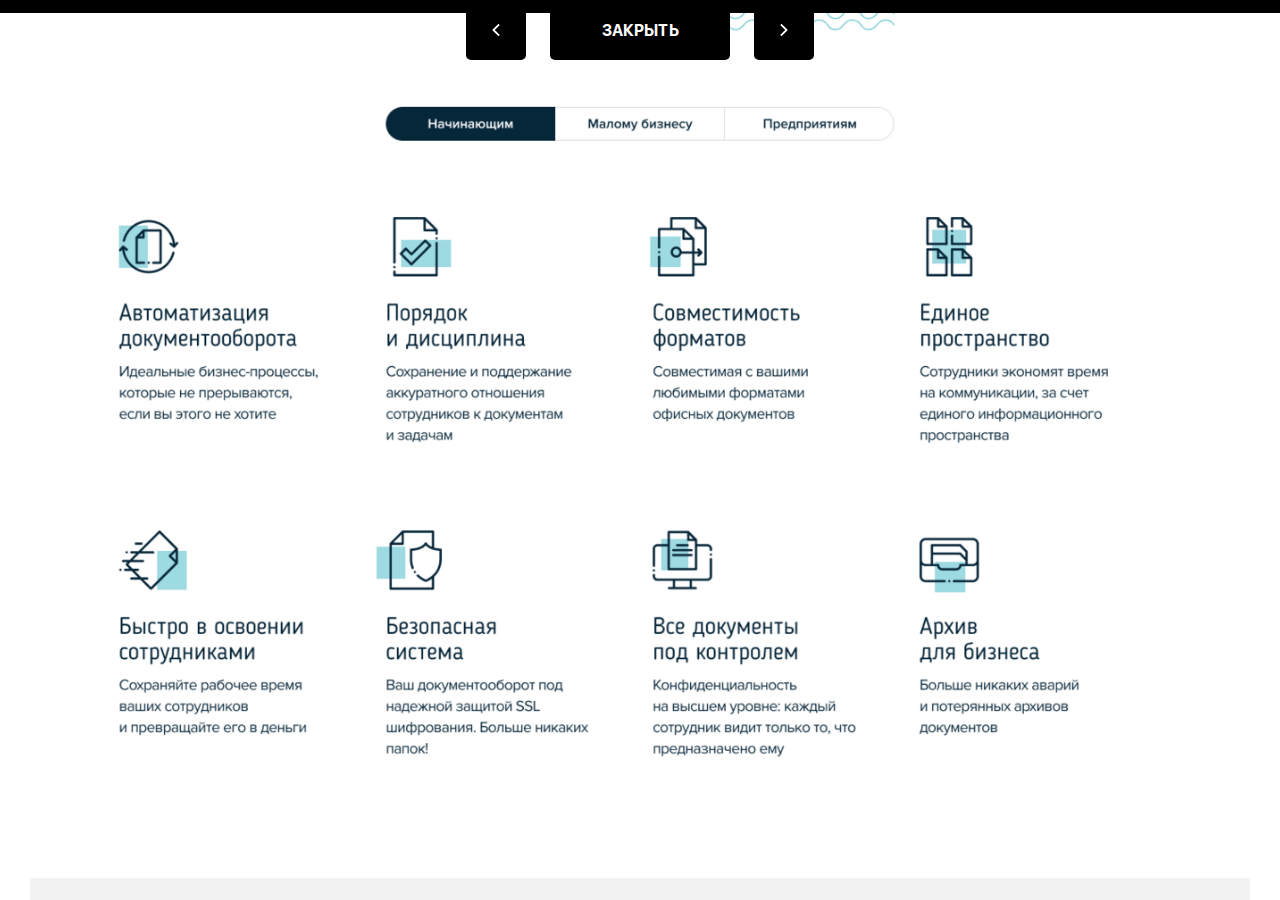
==== page.html @ 529a40a7 "Update page.html" ====
<!DOCTYPE html>
<html lang="en">
<head>
	<meta charset="UTF-8">
	<meta name="viewport" content="width=device-width, initial-scale=1">
	<title>Document</title>
	<link rel="stylesheet" href="swiper/swiper.min.css">
	<link rel="stylesheet" href="style.css">
	<meta name="viewport" content="initial-scale=1, maximum-scale=1, user-scalable=no">
</head>
<body class="page-project">
	<div class="project">
		<div class="project-nav">
			<div class="project-nav__row">
				<div class="project-nav__col">
					<a href="#" class="project-nav__arrow project-nav__prev"></a href="#">
				</div>
				<div class="project-nav__col">
					<a href="index.html" class="project-nav__close">ЗАКРЫТЬ</a>
				</div>
				<div class="project-nav__col">
					<a href="#" class="project-nav__arrow project-nav__next"></a>
				</div>
			</div>
		</div>
		<div class="project-slider swiper-container">
			<div class="project-slider__wrapper swiper-wrapper">
				<div class="project-slider__item swiper-slide">
						<div class="swiper-zoom-container">
							<img class="image1" src="img/Tablet1.png" alt="">
						</div>
				</div>
			</div>
			<!-- Add Scroll Bar -->
			<div class="project-scrollbar swiper-scrollbar"></div>
		</div>
	</div>

	<script src="https://code.jquery.com/jquery-3.4.1.min.js"></script>
	<script src="swiper/swiper.min.js"></script>
	<script>
		$(function() {

			$(".project-slider__item").each(function () {
				var		width  = $(window).width();
						item = $(this),
						img = $(this).find("img"),
						/*img_width = $(this).find("img").width();*/
						img_width = window.document.querySelector('.image1').naturalWidth;
				
				if (img_width > width) {
					var swiper = new Swiper('.project-slider', {
						init: false,
						direction: 'vertical',
						slidesPerView: 'auto',
						freeMode: true,
						watchOverflow: true,
						scrollbar: {
							el: '.project-scrollbar',
							hide: true,
						},
						mousewheel: {
							releaseOnEdges: true,
							sensitivity: 0.4,
						},
						zoom: {
							maxRatio: 1.5,
							toggle: false,
						},
					});
					swiper.on('click', function() {
						if (item.hasClass("swiper-slide-zoomed")) {
							swiper.zoom.out();
						} else {
							swiper.zoom.in();
						}
					});
					swiper.init();
				} else {
					var swiper = new Swiper('.project-slider', {
						direction: 'vertical',
						slidesPerView: 'auto',
						freeMode: true,
						watchOverflow: true,
						scrollbar: {
							el: '.project-scrollbar',
							hide: true,
						},
						mousewheel: {
							releaseOnEdges: true,
							sensitivity: 0.4,
						},
						
					});
				}
			});

		});
		
  </script>
</body>
</html>
---- style.css ----
@import 'fonts.css';

*{
	padding: 0;
	margin: 0;
	box-sizing: border-box;
}
::selection {
	color: #fff;
	background: #ea4c89;
}
body {
	min-width: 320px;
	overflow-x: hidden;
}
body.home {
	background: #3F3F3F;
}
body.page-project {
	background: #fff;
}

.swiper-zoom-container {
    padding: 10% 0
    display: flex;
  align-items: center;
    height:auto;
    
    
}
.image1 {

margin: 0 
}
nav{
	
	background-color: #000;
	color: #fff;
	width: 100%;
	font-family: SFmed, sans-serif;
}
#photo-banner {
   width: 100%;
    height: auto;
    display: flex;
    align-items: center
}
#photo-banner-img {
    display: block;
max-width: 100%;
height: auto;
    margin: 0 auto;

}
#photo-banner:hover {
    cursor: pointer
}
.@media(max-width: 1920px) {
    #photo-banner-img {
        content: url()
    }
}
.@media(max-width: 1024px) {
    #photo-banner-img {
        content: url()
    }
}
.@media(max-width: 490px) {
    #photo-banner-img {
        content: url()
    }
}
.hide{
	position: relative;
	z-index: 10;
	margin-bottom: -1px;
	height: 13px;
	overflow: hidden;
	transition: all 1s ease;
}
.hide.open{
	height: 220px;
	transition: all 1s ease;
}

.nav-container{
	display: flex;
	align-items: center;
	padding: 0;
	height: 100%;
	opacity: 0;
	transform: translateY(-30px);
	transition: all 1s ease;
}
.hide.open .nav-container{
	transform: translateY(0px);
	opacity: 1;
} 

.top_info{
	display: flex;
	flex-wrap: wrap;
	align-items: center;
	justify-content: space-between;
	max-width: 775px;
	height: 100%;
}
.nav-item {
	padding: 15px 13px;
}

.nav-item_name{
	font-size: 30px;
	text-decoration: none;
	color: #fff;
}

.nav-item_social{
	font-size: 16px;
	line-height: 16px;
	margin-top: 15px;
	color: rgba(250, 250, 250, 0.4);
}

.btn-contact{
	margin-bottom: 103px;
	background-color: #000;
	color: #fff;
	font-family: SFbold, sans-serif;
	text-align: center;
	width: 182px;
	font-size: 16px;
  padding: 8px 1px 19px 0px;
	border-bottom-right-radius: 5px;
	border-bottom-left-radius: 5px;
	cursor: pointer;
	text-transform: uppercase;
}

main{
	padding-bottom: 118px;
	background: #FFFFFF;

}
.bottom_content {margin: -130px auto 0!important;}
.top_block {
	background: #F7F7F7;
	padding: 0px 0px 130px 0px;
}
.wrapper {
	max-width: 1240px;
	width: 100%;
	padding: 0 30px;
	margin: 0 auto;
}

.text{
	margin-bottom: 107px;	
}

.text-title{
	text-transform: uppercase;
	font-family: SFbold, sans-serif;
	font-size: 48px;
	margin-bottom: 54px;
}

.text-description{
	font-family: SFreg, sans-serif;
	font-size: 18px;
	line-height: 30px;
}
.text-description strong{
	letter-spacing: 0.5px;
}

.card{
	margin: 0px;
	display: flex;
	justify-content: space-between;
	flex-wrap: wrap;
}

.card-row {
	display: flex;
	flex-wrap: wrap;
	margin: -20px;
}

.card-col {
	width: 33.333%;
	padding: 20px;
}

.card-item {
	display: block;
	height: 100%;
	padding: 13px;
	background-color: #fff;
	border: 1px solid #dedede;
}

.card-img{
	width: 100%;
	height: 100%;
	cursor: pointer;
	

}

.project {
	position: relative;
	width: 100%;
	height: 100vh;
	overflow: hidden;
	display: flex;
	align-items:center
}
.project:before {
	content: '';
	position: fixed;
	z-index: 100;
	top: 0;
	left: 0;
	width: 100%;
	height: 13px;
	background: #000;
}

.project-nav {
	position: fixed;
	z-index: 1000;
	top: 0;
	left: 0;
	width: 100%;
}
.project-nav__row {
	display: flex;
	justify-content: center;
	margin: 0 -12px;
}
.project-nav__col {
	padding: 0 12px;
}
.project-nav__arrow {
	display: flex;
	align-items: center;
	justify-content: center;
	width: 60px;
	height: 60px;
	background-repeat: no-repeat;
	background-position: center;
	background-color: #000;
	background-size: auto 12px;
	border-radius: 5px;
}
.project-nav__prev {
	background-image: url(img/left-arrow.svg);
}
.project-nav__next {
	background-image: url(img/right-arrow.svg);
}
.project-nav__close {
	display: flex;
	align-items: center;
	justify-content: center;
	font-family: SFbold, sans-serif;
	font-size: 16px;
	font-weight: 700;
	color: #fff;
	text-decoration: none;
	text-transform: uppercase;
	width: 180px;
	height: 60px;
	background: #000;
	border-radius: 5px;
}
.project-slider {
	margin-top: 80px;
	width: 100%;
	height: auto;
	margin: 50px 0;
    
}
.project-slider__wrapper {
	height: auto
}
.project-slider__item{
	display: flex;
	justify-content: center;
	align-items: center;
	padding: 0 30px;
	height: auto;
    min-height: 100%
}

.project-slider__item img {
	max-width: 100%;
	max-height: none;
	margin: auto;
	cursor: grab;
}
.project-slider__item img.zoom {
	transition-duration: 300ms;
  transform: translate3d(0px, 0px, 0px) scale(3);
}

.swiper-container-vertical>.swiper-scrollbar {
	top: 0;
	right: 0;
}
@media(max-width: 1300px){
	.wrapper {
		max-width: 848px;
	}	
	.card-col {
			width: 50%;
	}	
}
@media(max-width: 880px){
	.wrapper {
		max-width: 434px;
	}	
	.card-col {
			width: 100%;
	}
	.nav-item {
		width: 100%;
	}
	.hide.open{
		height: 385px;
	}
}
@media(max-width: 550px){
	.nav {
		margin-top: 150px;
	}
	.btn-contact {
		margin-bottom: 54px;
	}
	.text {
		margin-bottom: 50px;
	}
	.text-title {
		margin-bottom: 35px;
	}
	.swiper-container-vertical>.swiper-scrollbar {
		width: 2px;
	}
	.project-slider  {
		height: auto
	}
	
}
@media(max-width: 350px){
	.project-slider {
		margin-top: 60px;
		height: auto
		
	}
	.project-nav__row {
		margin: 0 -5px;
	}
	.project-nav__col {
		padding: 0 5px;
	}
	.project-nav__arrow {
		width: 45px;
		height: 45px;
	}
	.project-nav__close {
		font-size: 12px;
		width: 150px;
		height: 45px;
	}
}
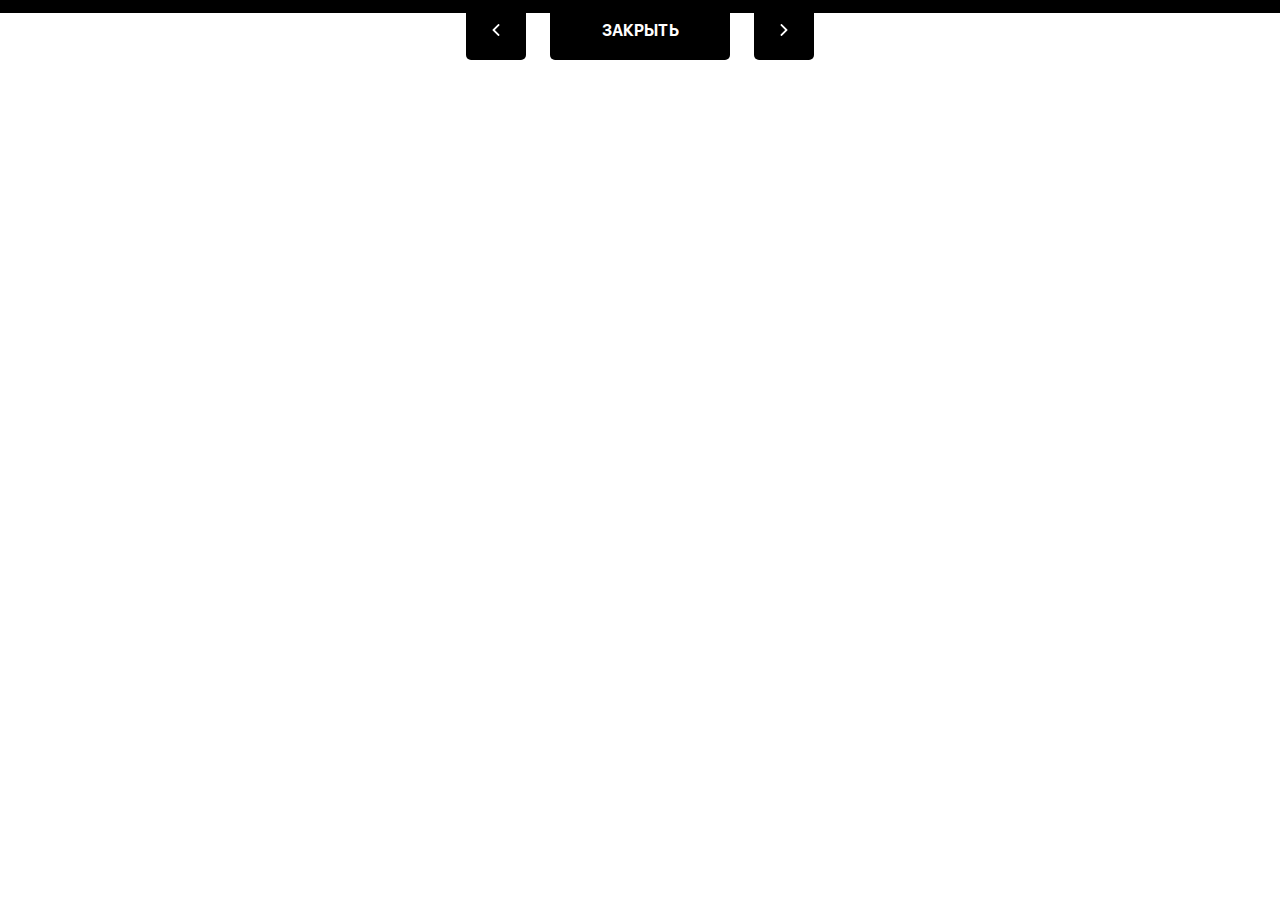
==== commit 91fad144: "Update page.html" ====
--- a/page.html
+++ b/page.html
@@ -27,7 +27,7 @@
 			<div class="project-slider__wrapper swiper-wrapper">
 				<div class="project-slider__item swiper-slide">
 						<div class="swiper-zoom-container">
-							<img class="image1" src="img/Tablet1.png" alt="">
+							<img class="image1" src="img/Integration-Header-image-1920x300-2" alt="">
 						</div>
 				</div>
 			</div>
--- a/style.css
+++ b/style.css
@@ -21,10 +21,10 @@
 }
 
 .swiper-zoom-container {
-    padding: 10% 0
+    padding: 5% 0;
     display: flex;
   align-items: center;
-    height:auto;
+   
     
     
 }
@@ -106,7 +106,7 @@
 	height: 100%;
 }
 .nav-item {
-	padding: 15px 13px;
+	padding: 15px 13px 15px 0px;
 }
 
 .nav-item_name{
@@ -211,10 +211,8 @@
 .project {
 	position: relative;
 	width: 100%;
-	height: 100vh;
 	overflow: hidden;
-	display: flex;
-	align-items:center
+	height:100vh
 }
 .project:before {
 	content: '';
@@ -278,12 +276,11 @@
 .project-slider {
 	margin-top: 80px;
 	width: 100%;
-	height: auto;
-	margin: 50px 0;
+	height: calc(100% - 80px);
     
 }
 .project-slider__wrapper {
-	height: auto
+	
 }
 .project-slider__item{
 	display: flex;
@@ -348,14 +345,14 @@
 		width: 2px;
 	}
 	.project-slider  {
-		height: auto
+		height: calc(87.5% - 60px)
 	}
 	
 }
 @media(max-width: 350px){
 	.project-slider {
 		margin-top: 60px;
-		height: auto
+		height: calc(87.5% - 60px)
 		
 	}
 	.project-nav__row {
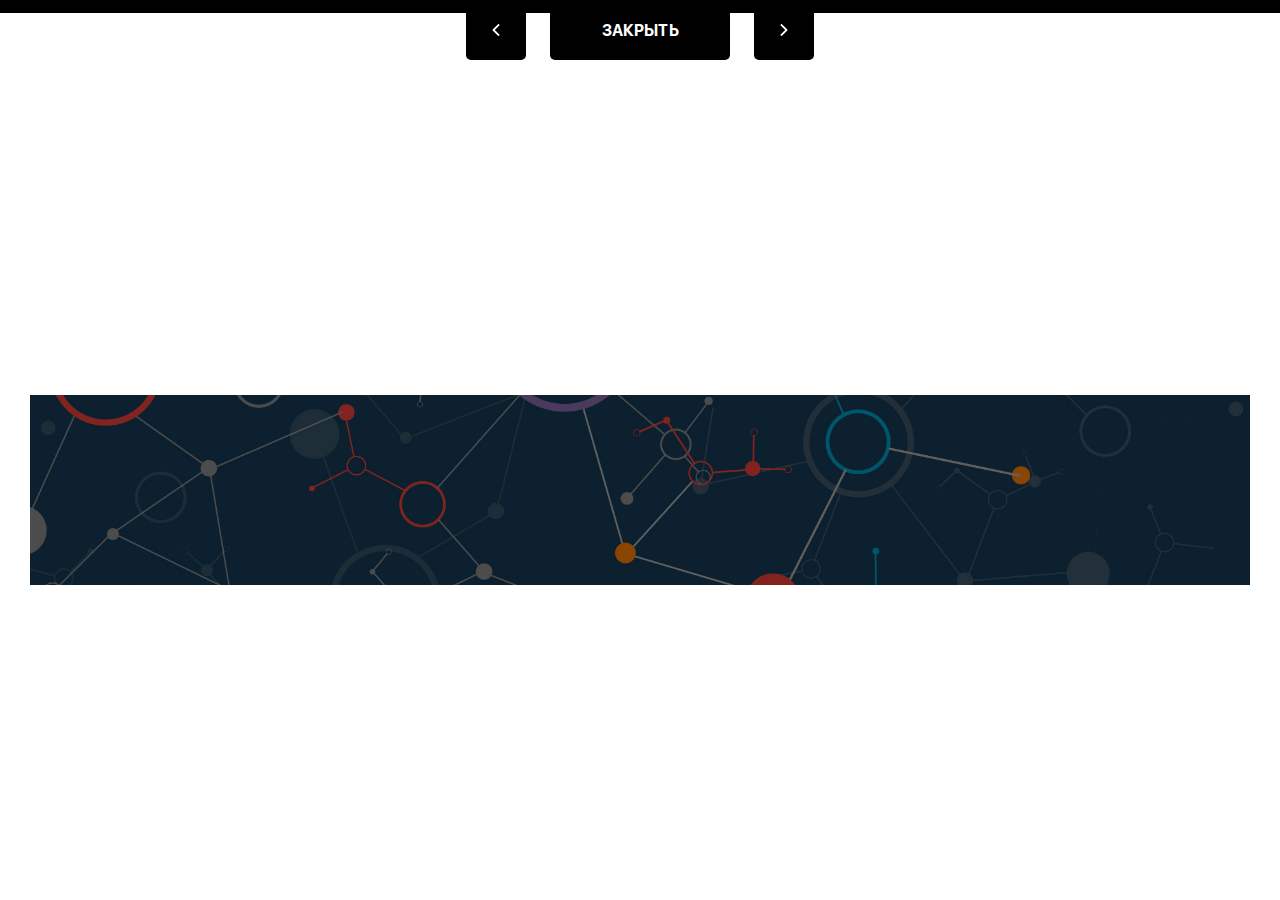
==== commit f33935fe: "Update page.html" ====
--- a/page.html
+++ b/page.html
@@ -27,7 +27,7 @@
 			<div class="project-slider__wrapper swiper-wrapper">
 				<div class="project-slider__item swiper-slide">
 						<div class="swiper-zoom-container">
-							<img class="image1" src="img/Integration-Header-image-1920x300-2" alt="">
+							<img class="image1" src="img/Integration-Header-image-1920x300-2.jpg" alt="">
 						</div>
 				</div>
 			</div>
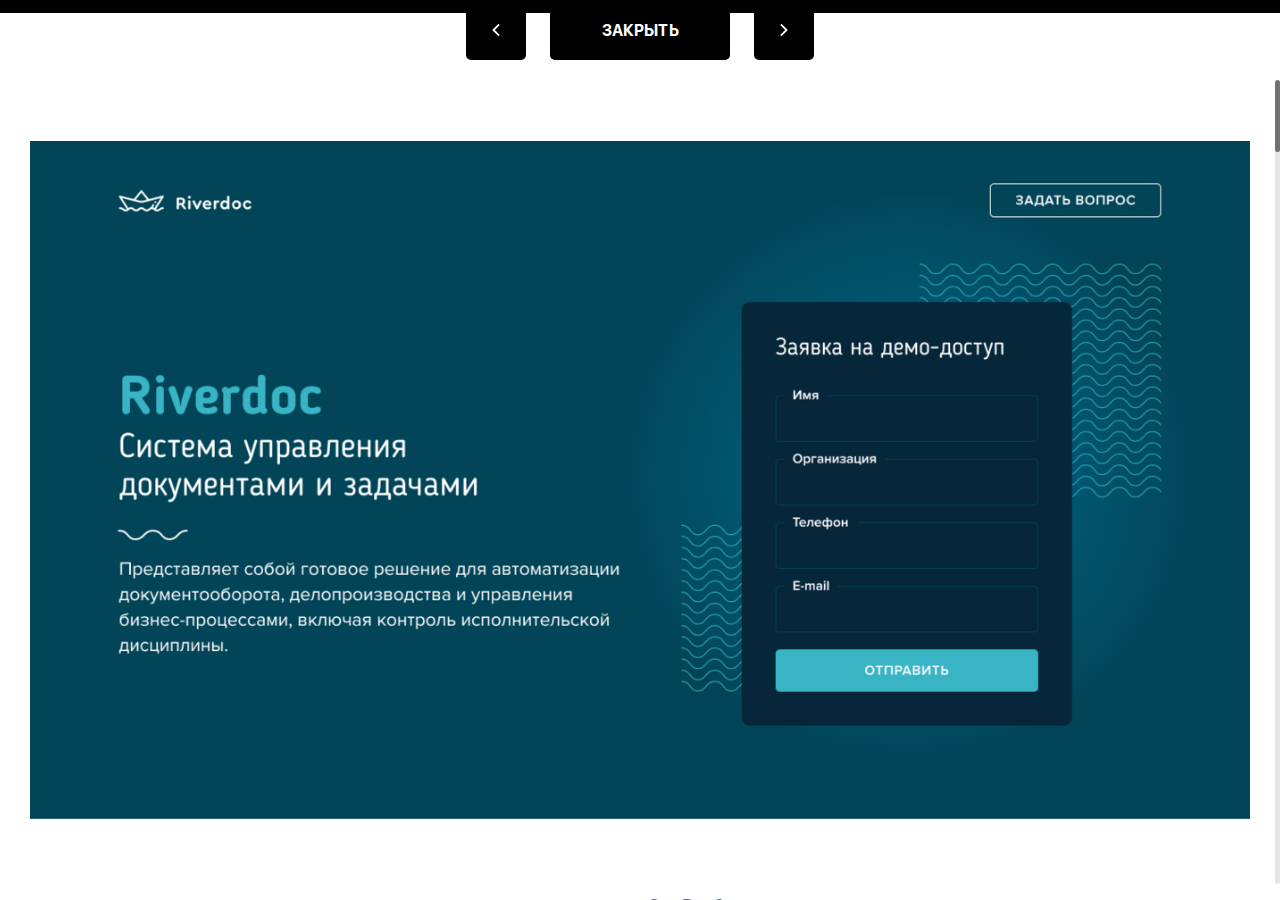
==== commit 8730a4d9: "Update page.html" ====
--- a/page.html
+++ b/page.html
@@ -27,7 +27,7 @@
 			<div class="project-slider__wrapper swiper-wrapper">
 				<div class="project-slider__item swiper-slide">
 						<div class="swiper-zoom-container">
-							<img class="image1" src="img/Integration-Header-image-1920x300-2.jpg" alt="">
+							<img class="image1" src="img/Tablet1.png" alt="">
 						</div>
 				</div>
 			</div>
--- a/style.css
+++ b/style.css
@@ -24,8 +24,6 @@
     padding: 5% 0;
     display: flex;
   align-items: center;
-   
-    
     
 }
 .image1 {
@@ -280,7 +278,6 @@
     
 }
 .project-slider__wrapper {
-	
 }
 .project-slider__item{
 	display: flex;
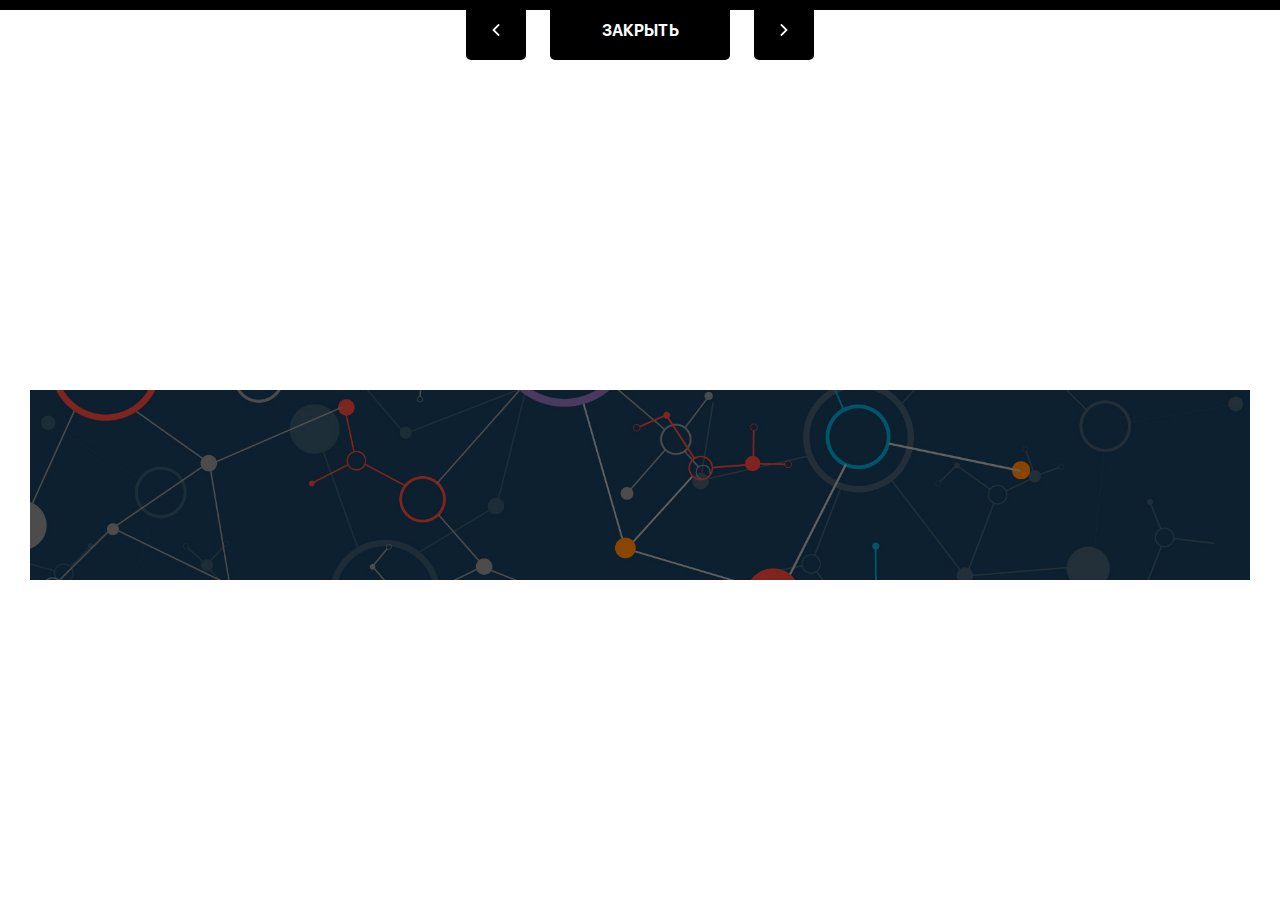
==== commit 148054d9: "Update page.html" ====
--- a/page.html
+++ b/page.html
@@ -27,7 +27,7 @@
 			<div class="project-slider__wrapper swiper-wrapper">
 				<div class="project-slider__item swiper-slide">
 						<div class="swiper-zoom-container">
-							<img class="image1" src="img/Tablet1.png" alt="">
+							<img class="image1" src="img/Integration-Header-image-1920x300-2.jpg" alt="">
 						</div>
 				</div>
 			</div>
--- a/style.css
+++ b/style.css
@@ -21,10 +21,9 @@
 }
 
 .swiper-zoom-container {
-    padding: 5% 0;
     display: flex;
   align-items: center;
-    
+    padding: 5% 0
 }
 .image1 {
 
@@ -210,7 +209,9 @@
 	position: relative;
 	width: 100%;
 	overflow: hidden;
-	height:100vh
+	height:calc(100vh - 10px);
+	display:flex;
+	padding: 80px 0 0 0;
 }
 .project:before {
 	content: '';
@@ -229,6 +230,9 @@
 	top: 0;
 	left: 0;
 	width: 100%;
+	background-color: white;
+    margin-top: 10px;
+    
 }
 .project-nav__row {
 	display: flex;
@@ -237,6 +241,8 @@
 }
 .project-nav__col {
 	padding: 0 12px;
+	position: relative;
+    bottom: 10px;
 }
 .project-nav__arrow {
 	display: flex;
@@ -272,9 +278,10 @@
 	border-radius: 5px;
 }
 .project-slider {
-	margin-top: 80px;
-	width: 100%;
-	height: calc(100% - 80px);
+	width: 100%;
+	margin:auto;
+	min-height:1px;
+	max-height:100%;
     
 }
 .project-slider__wrapper {
@@ -341,15 +348,17 @@
 	.swiper-container-vertical>.swiper-scrollbar {
 		width: 2px;
 	}
-	.project-slider  {
-		height: calc(87.5% - 60px)
-	}
+	.project {
+	padding: 105px 0 80px 0;
+		
+	}
+	
 	
 }
 @media(max-width: 350px){
 	.project-slider {
 		margin-top: 60px;
-		height: calc(87.5% - 60px)
+		
 		
 	}
 	.project-nav__row {
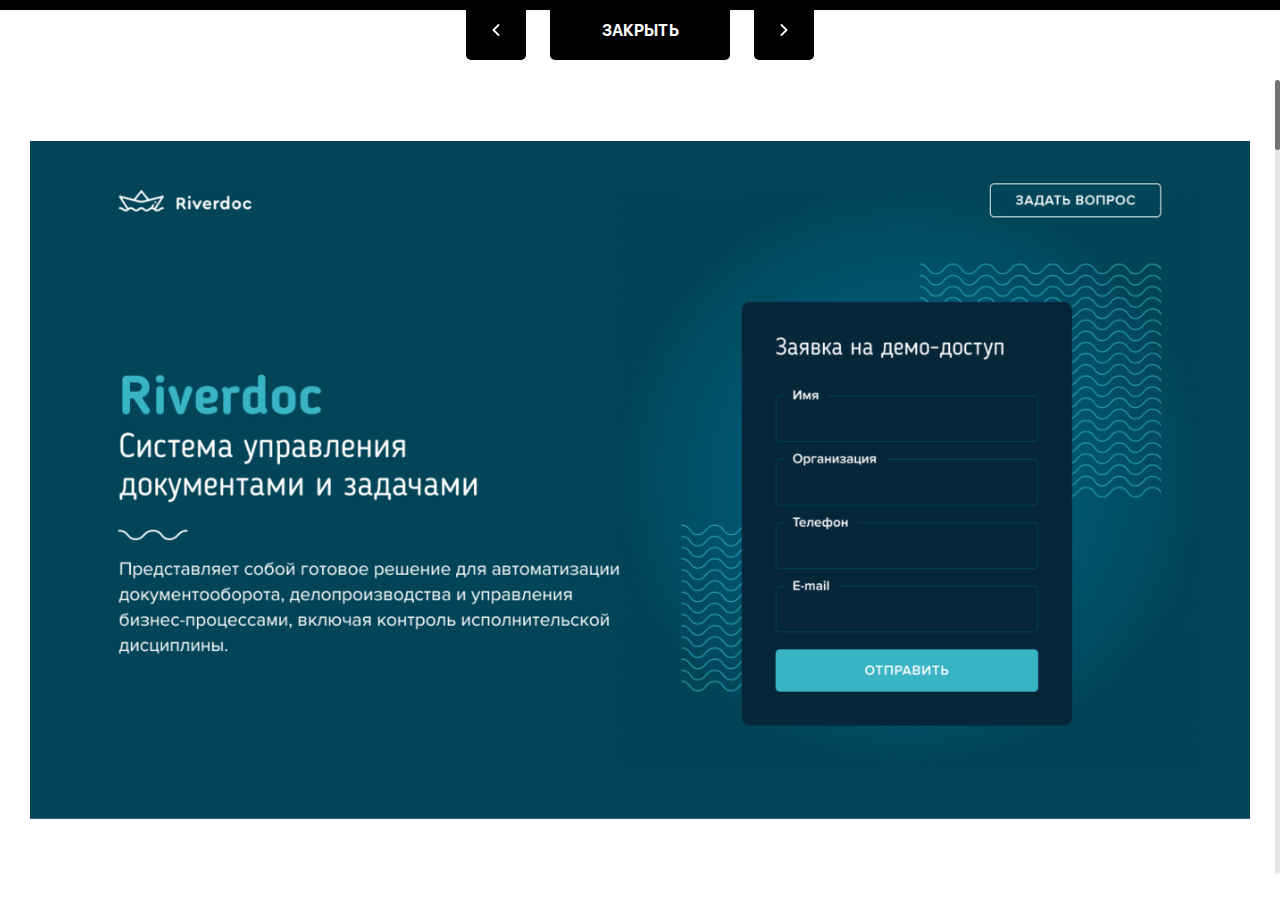
==== commit d0a27da5: "Update page.html" ====
--- a/page.html
+++ b/page.html
@@ -27,7 +27,7 @@
 			<div class="project-slider__wrapper swiper-wrapper">
 				<div class="project-slider__item swiper-slide">
 						<div class="swiper-zoom-container">
-							<img class="image1" src="img/Integration-Header-image-1920x300-2.jpg" alt="">
+							<img class="image1" src="img/Tablet1.png" alt="">
 						</div>
 				</div>
 			</div>
@@ -60,7 +60,7 @@
 							hide: true,
 						},
 						mousewheel: {
-							releaseOnEdges: true,
+							releaseOnEdges: false,
 							sensitivity: 0.4,
 						},
 						zoom: {
@@ -87,7 +87,7 @@
 							hide: true,
 						},
 						mousewheel: {
-							releaseOnEdges: true,
+							releaseOnEdges: false,
 							sensitivity: 0.4,
 						},
 						
--- a/style.css
+++ b/style.css
@@ -40,32 +40,81 @@
    width: 100%;
     height: auto;
     display: flex;
-    align-items: center
-}
-#photo-banner-img {
+    align-items: center;
+}
+#photo-banner-img-bigdesk {
     display: block;
 max-width: 100%;
 height: auto;
     margin: 0 auto;
-
-}
+}
+#photo-banner-img-desk {
+	display: none;
+max-width: 100%;
+height: auto;
+    margin: 0 auto;
+	
+	}
+#photo-banner-img-pad {
+	display: none;
+max-width: 100%;
+height: auto;
+    margin: 0 auto;
+	
+	}
+#photo-banner-img-mobil {
+	display: none;
+max-width: 100%;
+height: auto;
+    margin: 0 auto;
+	
+	} 	
 #photo-banner:hover {
     cursor: pointer
 }
-.@media(max-width: 1920px) {
-    #photo-banner-img {
-        content: url()
-    }
-}
-.@media(max-width: 1024px) {
-    #photo-banner-img {
-        content: url()
-    }
-}
-.@media(max-width: 490px) {
-    #photo-banner-img {
-        content: url()
-    }
+@media(max-width: 1920px) {
+	#photo-banner-img-bigdesk {
+	display:none
+	} 
+	#photo-banner-img-desk {
+	display:block;
+	}
+	#photo-banner-img-pad {
+	display:none
+	}
+	#photo-banner-img-mobil {
+	display:none
+	} 	  
+    
+}
+@media(max-width: 1024px) {
+  
+       #photo-banner-img-bigdesk {
+	display:none
+	} 
+	#photo-banner-img-desk {
+	display:none
+	}
+	#photo-banner-img-pad {
+	display:block;
+	}
+	#photo-banner-img-mobil {
+	display:none
+	} 	  
+}
+@media(max-width: 490px) {
+        #photo-banner-img-bigdesk {
+	display:none
+	} 
+	#photo-banner-img-desk {
+	display:none
+	}
+	#photo-banner-img-pad {
+	display:none;
+	}
+	#photo-banner-img-mobil {
+	display:block;
+	}
 }
 .hide{
 	position: relative;
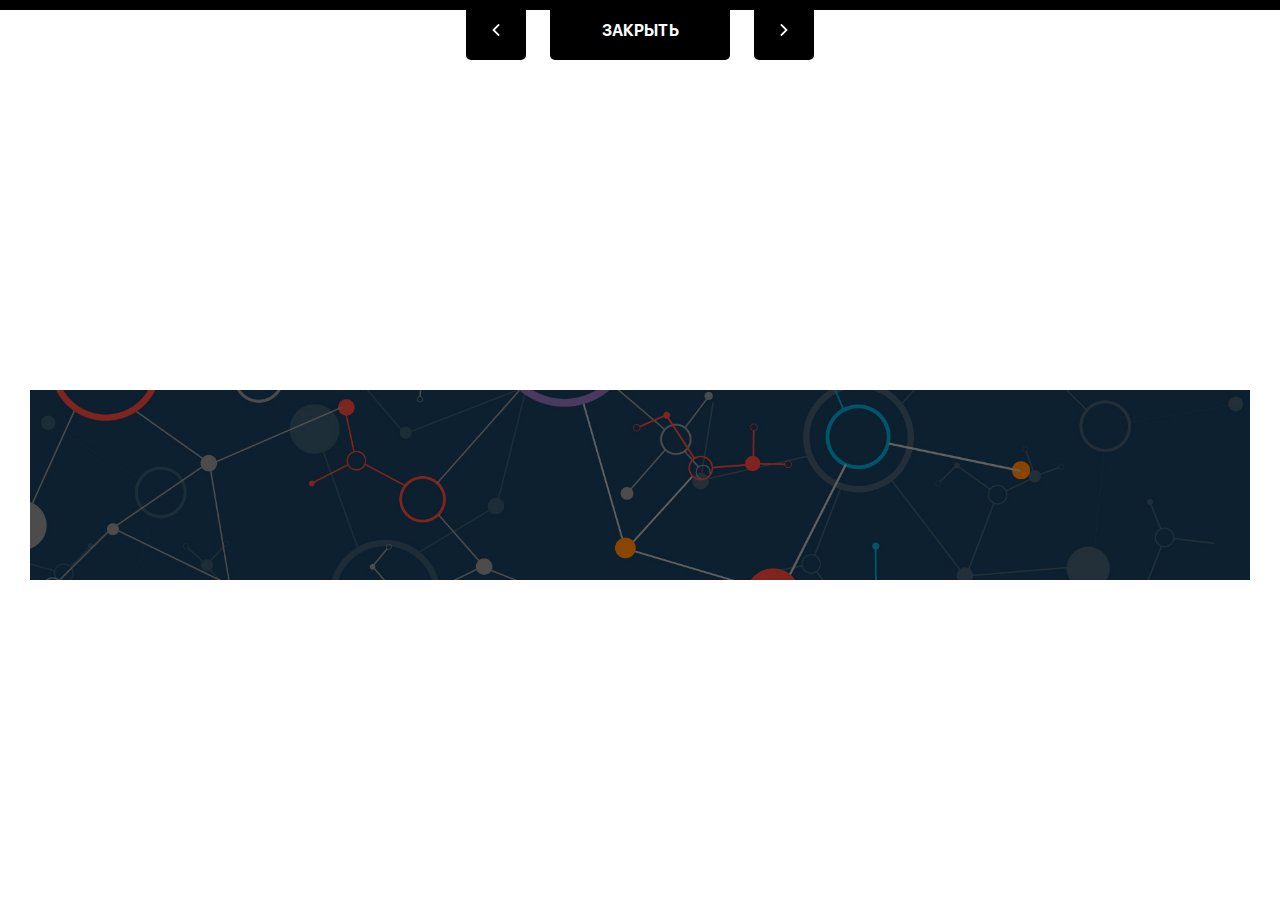
==== commit 11e95ce1: "Update page.html" ====
--- a/page.html
+++ b/page.html
@@ -27,7 +27,7 @@
 			<div class="project-slider__wrapper swiper-wrapper">
 				<div class="project-slider__item swiper-slide">
 						<div class="swiper-zoom-container">
-							<img class="image1" src="img/Tablet1.png" alt="">
+							<img class="image1" src="img//Integration-Header-image-1920x300-2.jpg" alt="">
 						</div>
 				</div>
 			</div>
